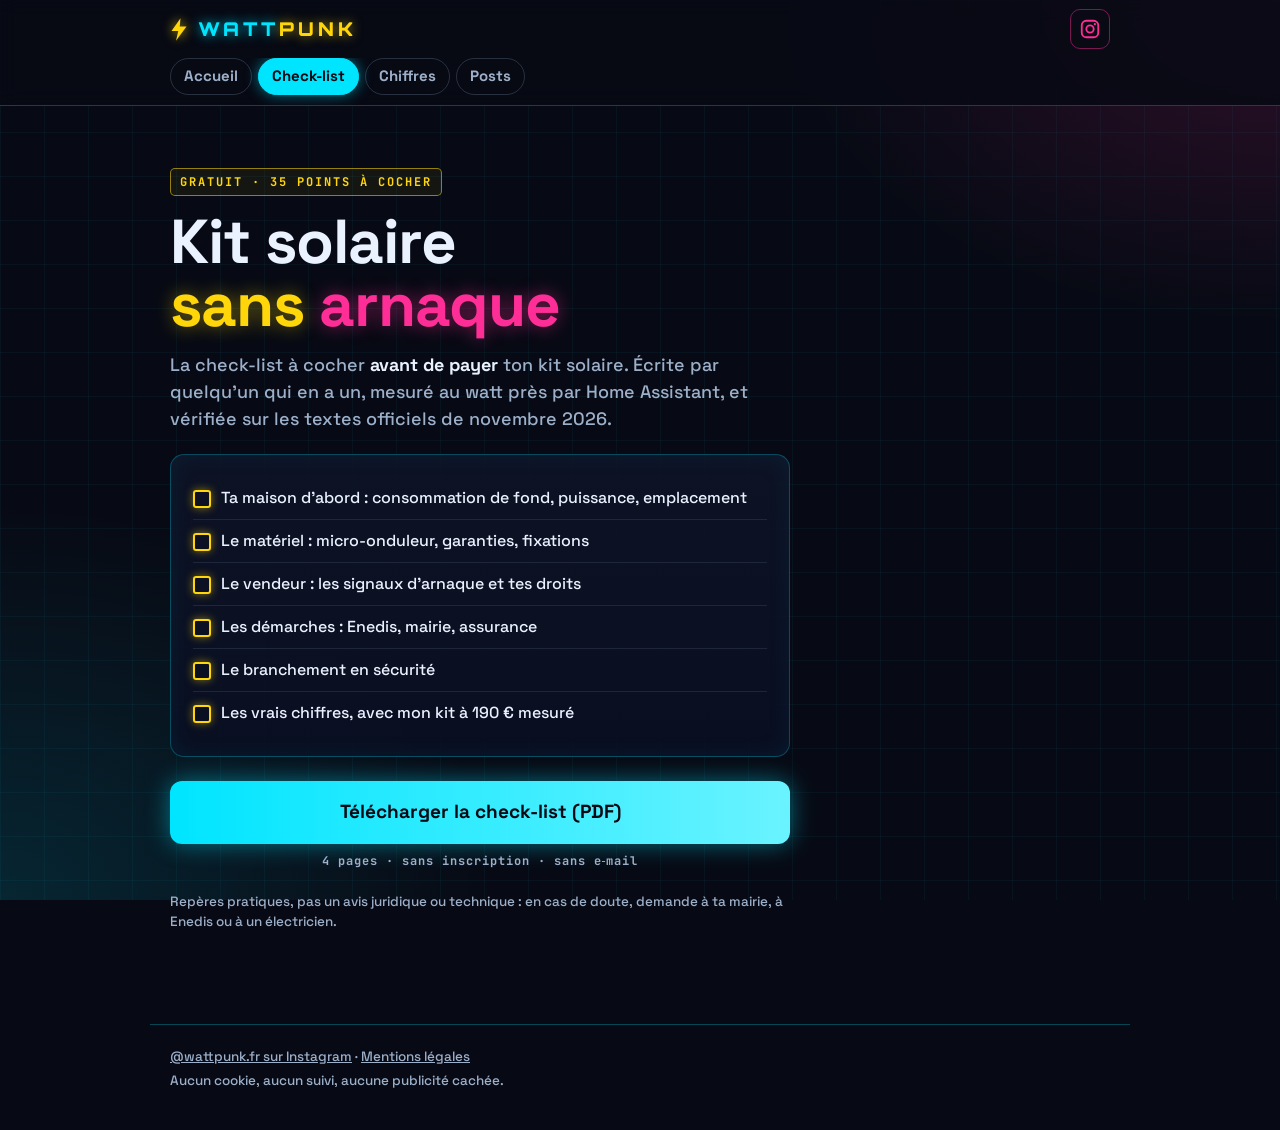
==== checklist/index.html @ 7ee6681b "Site WATTPUNK : accueil, check-list, chiffres, posts, mentions légales Co-Authored-By: Claude Opus 5" ====
<!doctype html>
<html lang="fr">
<head>
<meta charset="utf-8">
<meta name="viewport" content="width=device-width, initial-scale=1">
<title>Kit solaire sans arnaque · la check-list gratuite · WATTPUNK</title>
<meta name="description" content="La check-list gratuite à cocher avant d&#x27;acheter un kit solaire : matériel, vendeur, démarches, branchement, vrais chiffres.">
<link rel="canonical" href="https://wattpunk.github.io/checklist/">
<link rel="icon" href="/assets/favicon.svg" type="image/svg+xml">
<meta name="theme-color" content="#070A14">
<meta property="og:type" content="website">
<meta property="og:locale" content="fr_FR">
<meta property="og:site_name" content="WATTPUNK">
<meta property="og:title" content="Kit solaire sans arnaque · la check-list gratuite · WATTPUNK">
<meta property="og:description" content="La check-list gratuite à cocher avant d&#x27;acheter un kit solaire : matériel, vendeur, démarches, branchement, vrais chiffres.">
<meta property="og:url" content="https://wattpunk.github.io/checklist/">
<meta property="og:image" content="https://wattpunk.github.io/assets/og.jpg">
<meta name="twitter:card" content="summary_large_image">
<link rel="preload" href="/assets/fonts/space-grotesk-latin-500-normal.woff2" as="font" type="font/woff2" crossorigin>
<link rel="stylesheet" href="/assets/site.css">
</head>
<body>
<header class="tete">
  <div class="barre">
    <a class="logo" href="/" aria-label="WATTPUNK, accueil"><svg class="eclair" viewBox="0 0 24 30" aria-hidden="true"><path d="M14 0 L2 17 H11 L8 30 L22 11 H13 Z" fill="#FFD60A"/></svg><span>WATT<b>PUNK</b></span></a>
    <a class="insta-ico" href="https://www.instagram.com/wattpunk.fr/" aria-label="WATTPUNK sur Instagram"><svg viewBox="0 0 24 24" aria-hidden="true"><rect x="3" y="3" width="18" height="18" rx="5" fill="none" stroke="currentColor" stroke-width="2"/><circle cx="12" cy="12" r="4" fill="none" stroke="currentColor" stroke-width="2"/><circle cx="17.3" cy="6.7" r="1.2" fill="currentColor"/></svg></a>
  </div>
  <nav aria-label="Pages"><a href="/">Accueil</a><a href="/checklist/" aria-current=page>Check-list</a><a href="/chiffres/">Chiffres</a><a href="/historique/">Posts</a></nav>
</header>
<main>

<section class="heros etroit">
  <div class="tag">GRATUIT · 35 POINTS À COCHER</div>
  <h1>Kit solaire<br><span class="j">sans</span> <span class="m">arnaque</span></h1>
  <p class="chapo">La check-list à cocher <b>avant de payer</b> ton kit solaire. Écrite par quelqu'un qui en a un,
  mesuré au watt près par Home Assistant, et vérifiée sur les textes officiels de novembre 2026.</p>
  <ul class="cases card">
    <li>Ta maison d'abord : consommation de fond, puissance, emplacement</li>
    <li>Le matériel : micro-onduleur, garanties, fixations</li>
    <li>Le vendeur : les signaux d'arnaque et tes droits</li>
    <li>Les démarches : Enedis, mairie, assurance</li>
    <li>Le branchement en sécurité</li>
    <li>Les vrais chiffres, avec mon kit à 190 € mesuré</li>
  </ul>
  <a class="btn large" href="/checklist/checklist-kit-solaire-sans-arnaque.pdf" download>Télécharger la check-list (PDF)</a>
  <p class="petit">4 pages · sans inscription · sans e‑mail</p>
  <p class="avert">Repères pratiques, pas un avis juridique ou technique : en cas de doute, demande à ta mairie,
  à Enedis ou à un électricien.</p>
</section>
</main>
<footer class="pied">
  <p><a href="https://www.instagram.com/wattpunk.fr/">@wattpunk.fr sur Instagram</a> · <a href="/mentions-legales/">Mentions légales</a></p>
  <p>Aucun cookie, aucun suivi, aucune publicité cachée.</p>
</footer>
</body>
</html>
---- assets/site.css ----
/* WATTPUNK — site public. Même charte que les visuels Instagram (outils/charte.py). */
@font-face { font-family: Orbitron; font-weight: 900; font-display: swap; src: url('fonts/orbitron-latin-900-normal.woff2') format('woff2'); }
@font-face { font-family: Grotesk; font-weight: 500; font-display: swap; src: url('fonts/space-grotesk-latin-500-normal.woff2') format('woff2'); }
@font-face { font-family: Grotesk; font-weight: 700; font-display: swap; src: url('fonts/space-grotesk-latin-700-normal.woff2') format('woff2'); }
@font-face { font-family: Mono; font-weight: 700; font-display: swap; src: url('fonts/jetbrains-mono-latin-700-normal.woff2') format('woff2'); }

:root {
  --nuit: #070A14; --panel: #0E1426; --cyan: #00E5FF; --jaune: #FFD60A; --magenta: #FF2E97;
  --texte: #EAF2FF; --gris: #9DB0CA; --trait: rgba(0, 229, 255, .28);
}
* { box-sizing: border-box; margin: 0; padding: 0; }
html { -webkit-text-size-adjust: 100%; }
body {
  min-height: 100vh; color: var(--texte); font-family: Grotesk, system-ui, sans-serif; font-weight: 500;
  line-height: 1.5; background:
    radial-gradient(800px 520px at 100% 0%, rgba(255, 46, 151, .16), transparent 62%),
    radial-gradient(800px 640px at 0% 100%, rgba(0, 229, 255, .13), transparent 62%),
    linear-gradient(rgba(0, 229, 255, .045) 1px, transparent 1px) 0 0 / 44px 44px,
    linear-gradient(90deg, rgba(0, 229, 255, .045) 1px, transparent 1px) 0 0 / 44px 44px,
    var(--nuit);
  background-attachment: fixed;
}
a { color: var(--cyan); }
b { color: var(--texte); font-weight: 700; }
.j { color: var(--jaune); text-shadow: 0 0 18px rgba(255, 214, 10, .45); }
.m { color: var(--magenta); text-shadow: 0 0 18px rgba(255, 46, 151, .5); }
.c { color: var(--cyan); text-shadow: 0 0 18px rgba(0, 229, 255, .45); }

/* En-tête */
.tete { position: sticky; top: 0; z-index: 10; background: rgba(7, 10, 20, .86);
  backdrop-filter: blur(10px); -webkit-backdrop-filter: blur(10px); border-bottom: 1px solid var(--trait); }
.barre, .tete nav { max-width: 980px; margin: 0 auto; padding: 0 20px; }
.barre { display: flex; align-items: center; justify-content: space-between; height: 58px; }
.logo { display: flex; align-items: center; gap: 10px; text-decoration: none; font-family: Orbitron; font-weight: 900;
  letter-spacing: 4px; font-size: 19px; color: var(--cyan); text-shadow: 0 0 12px rgba(0, 229, 255, .75); }
.logo b { color: var(--jaune); text-shadow: 0 0 12px rgba(255, 214, 10, .65); font-weight: 900; }
.eclair { width: 18px; height: 23px; filter: drop-shadow(0 0 6px rgba(255, 214, 10, .8)); }
.insta-ico { color: var(--magenta); width: 40px; height: 40px; display: grid; place-items: center; border-radius: 10px;
  border: 1px solid rgba(255, 46, 151, .45); }
.insta-ico svg { width: 22px; height: 22px; }
.tete nav { display: flex; gap: 6px; overflow-x: auto; padding-bottom: 10px; scrollbar-width: none; }
.tete nav::-webkit-scrollbar { display: none; }
.tete nav a { flex: none; text-decoration: none; color: var(--gris); font-size: 15px; font-weight: 700;
  padding: 6px 13px; border-radius: 999px; border: 1px solid rgba(143, 163, 191, .25); }
.tete nav a[aria-current] { color: var(--nuit); background: var(--cyan); border-color: var(--cyan);
  box-shadow: 0 0 14px rgba(0, 229, 255, .5); }

/* Contenu */
main { max-width: 980px; margin: 0 auto; padding: 8px 20px 30px; }
section { margin: 38px 0; }
.heros { margin-top: 30px; max-width: 760px; }
.etroit { max-width: 620px; }
.tag { display: inline-block; font-family: Mono; font-weight: 700; font-size: 12px; letter-spacing: 2px;
  color: var(--jaune); border: 1px solid rgba(255, 214, 10, .55); background: rgba(255, 214, 10, .06);
  border-radius: 5px; padding: 4px 9px; }
h1 { font-size: clamp(36px, 9.4vw, 62px); line-height: 1.03; letter-spacing: -1px; margin: 14px 0 14px; }
h2 { font-size: clamp(22px, 5.4vw, 28px); margin-bottom: 14px; display: flex; align-items: center; gap: 12px; }
h2 .num { font-family: Mono; font-size: 13px; color: var(--magenta); border: 1px solid rgba(255, 46, 151, .5);
  border-radius: 5px; padding: 2px 7px; letter-spacing: 1px; }
h3 { font-size: 19px; line-height: 1.25; margin-bottom: 6px; }
p { color: var(--gris); font-size: 16.5px; }
.chapo { font-size: 18px; max-width: 640px; }
.note { font-size: 14.5px; margin-top: 12px; }
.petit { font-family: Mono; font-size: 12px; text-align: center; letter-spacing: 1px; margin-top: 8px; }
.avert { font-size: 13.5px; margin-top: 22px; }

.card { background: linear-gradient(180deg, rgba(14, 20, 38, .92), rgba(10, 15, 34, .92));
  border: 1px solid var(--trait); border-radius: 14px; padding: 18px; box-shadow: inset 0 0 26px rgba(0, 229, 255, .06); }
.trois { display: grid; gap: 14px; grid-template-columns: repeat(auto-fit, minmax(240px, 1fr)); }
.trois p { font-size: 15.5px; }

.actions { display: flex; flex-wrap: wrap; gap: 12px; margin-top: 22px; }
.btn { display: inline-block; text-align: center; text-decoration: none; font-weight: 700; font-size: 17px;
  padding: 14px 20px; border-radius: 12px; color: var(--nuit); background: linear-gradient(90deg, var(--cyan), #6af3ff);
  box-shadow: 0 0 24px rgba(0, 229, 255, .45); }
.btn2 { color: var(--magenta); background: transparent; border: 1px solid rgba(255, 46, 151, .7);
  box-shadow: 0 0 18px rgba(255, 46, 151, .2); }
.btn.large { display: block; margin-top: 24px; font-size: 19px; padding: 17px; }
.lien { display: inline-block; margin-top: 12px; font-weight: 700; text-decoration: none; }

/* Kit */
.kit-tete { display: flex; align-items: center; gap: 10px; flex-wrap: wrap; }
.kit-tete h3 { margin: 0; }
.pastille { font-family: Mono; font-size: 11px; letter-spacing: 2px; color: var(--nuit); background: var(--jaune);
  border-radius: 4px; padding: 3px 7px; box-shadow: 0 0 12px rgba(255, 214, 10, .5); }
.tuiles { display: grid; grid-template-columns: repeat(3, 1fr); gap: 10px; margin-top: 14px; }
.tuile { border: 1px solid rgba(143, 163, 191, .22); border-radius: 10px; padding: 12px 10px; background: rgba(7, 10, 20, .5); }
.tuile b { display: block; font-family: Mono; font-size: clamp(19px, 5.6vw, 28px); line-height: 1.1; white-space: nowrap; }
.tuile span { display: block; font-size: 13px; color: var(--gris); margin-top: 4px; line-height: 1.25; }

/* Posts */
.posts { display: grid; gap: 16px; grid-template-columns: repeat(auto-fill, minmax(260px, 1fr)); }
.post { border: 1px solid var(--trait); border-radius: 14px; overflow: hidden; background: rgba(10, 15, 34, .92);
  display: flex; flex-direction: column; }
.post-img { position: relative; display: block; aspect-ratio: 4 / 5; background: var(--panel); }
.post-img img { width: 100%; height: 100%; object-fit: cover; display: block; }
.genre { position: absolute; top: 10px; left: 10px; font-family: Mono; font-size: 11px; letter-spacing: 2px;
  color: var(--nuit); background: var(--cyan); border-radius: 4px; padding: 3px 7px; }
.post-txt { padding: 14px 16px 16px; display: flex; flex-direction: column; flex: 1; }
.post-txt time { font-family: Mono; font-size: 12px; color: var(--jaune); letter-spacing: 1px; }
.post-txt h3 { margin: 6px 0; }
.post-txt p { font-size: 15px; flex: 1; }
.vide p { margin: 4px 0; }

/* Check-list */
.cases { list-style: none; margin-top: 22px; padding: 8px 16px; }
.cases li { position: relative; padding: 9px 0 9px 28px; border-bottom: 1px solid rgba(143, 163, 191, .15); font-size: 16px; }
.cases li:last-child { border-bottom: none; }
.cases li::before { content: ""; position: absolute; left: 0; top: 13px; width: 14px; height: 14px;
  border: 2px solid var(--jaune); border-radius: 3px; box-shadow: 0 0 8px rgba(255, 214, 10, .5); }

/* Textes longs, tableaux */
.texte h3 { margin-top: 18px; }
.texte h3:first-child { margin-top: 0; }
.texte p, .puces li { font-size: 15.5px; color: var(--gris); }
.puces { padding-left: 18px; }
.puces li { margin: 8px 0; }
.puces li::marker { color: var(--cyan); }
.table { padding: 0; overflow-x: auto; }
table { width: 100%; border-collapse: collapse; font-size: 15px; }
th, td { text-align: left; padding: 11px 14px; border-bottom: 1px solid rgba(143, 163, 191, .15); }
th { font-family: Mono; font-size: 12px; letter-spacing: 1px; color: var(--cyan); }
td { color: var(--gris); }
.appel { text-align: center; border-color: rgba(255, 214, 10, .45); }
.appel p { margin: 8px auto 16px; max-width: 520px; }

/* Pied */
.pied { max-width: 980px; margin: 10px auto 0; padding: 18px 20px 34px; border-top: 1px solid var(--trait); }
.pied p { font-size: 13.5px; margin: 4px 0; }
.pied a { color: var(--gris); }

@media (min-width: 760px) {
  .heros { margin-top: 54px; }
  section { margin: 52px 0; }
  .card { padding: 22px; }
}
@media (max-width: 400px) {
  .barre, .tete nav, main, .pied { padding-left: 16px; padding-right: 16px; }
  .tete nav { gap: 5px; }
  .tete nav a { font-size: 14px; padding: 6px 10px; }
  .tuile { padding: 10px 7px; }
  .tuile span { font-size: 12px; }
}
a:focus-visible, .btn:focus-visible { outline: 2px solid var(--jaune); outline-offset: 3px; }
@media (prefers-reduced-motion: reduce) { * { scroll-behavior: auto; } }
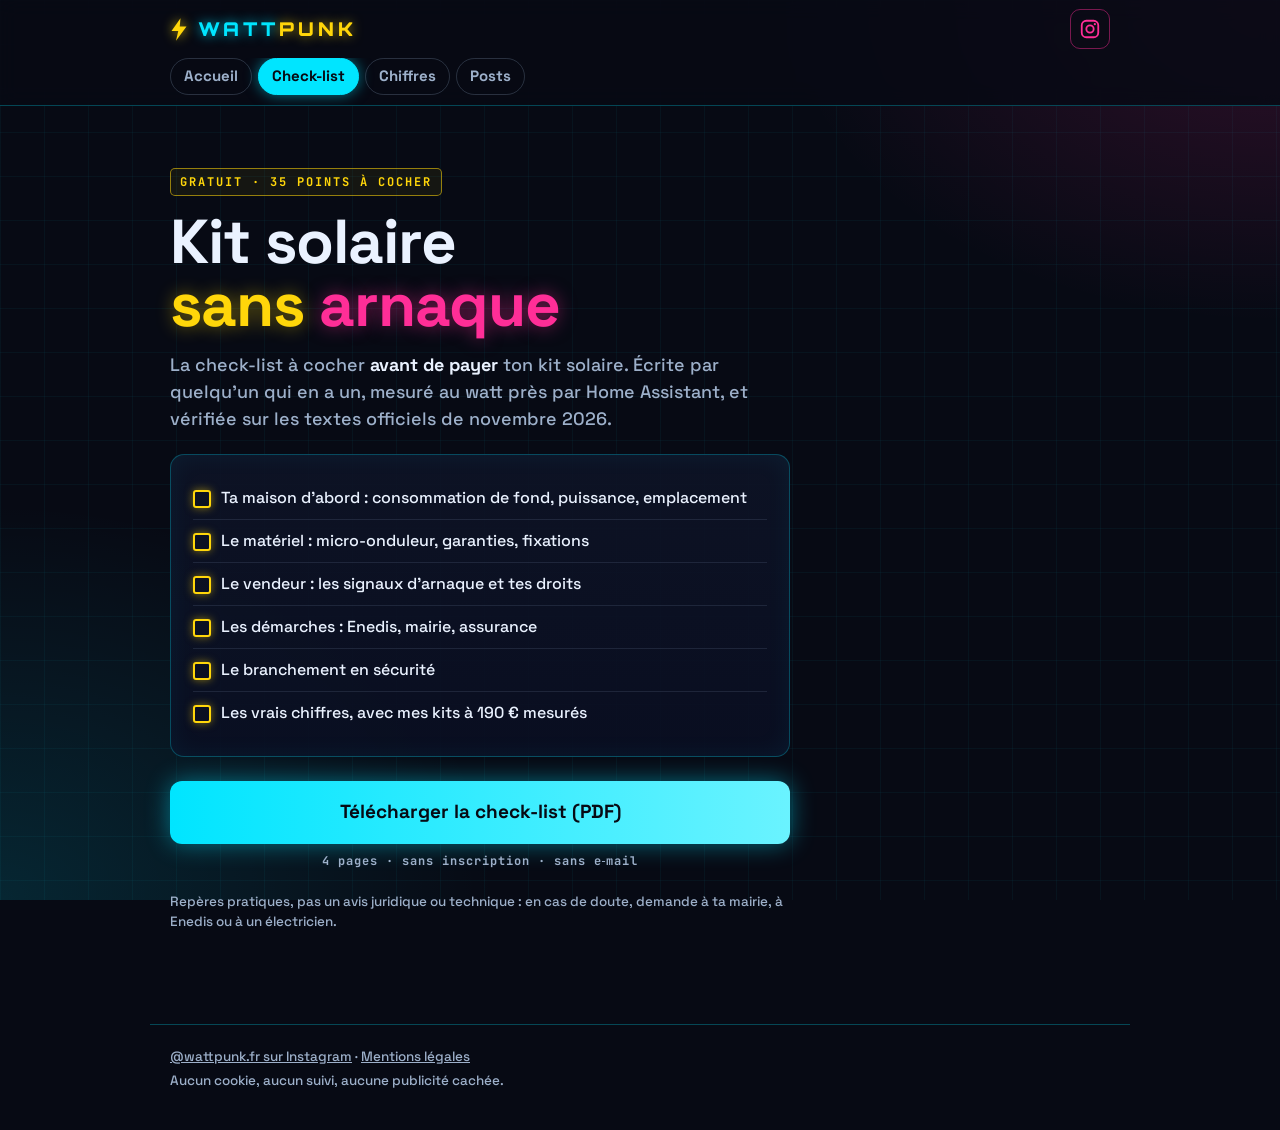
==== commit 27a294aa: "Site : deux kits de 300 W, check-list corrigée Co-Authored-By: Claude Opus 5.5 <noreply@anthropic.co" ====
--- a/checklist/index.html
+++ b/checklist/index.html
@@ -40,7 +40,7 @@
     <li>Le vendeur : les signaux d'arnaque et tes droits</li>
     <li>Les démarches : Enedis, mairie, assurance</li>
     <li>Le branchement en sécurité</li>
-    <li>Les vrais chiffres, avec mon kit à 190 € mesuré</li>
+    <li>Les vrais chiffres, avec mes kits à 190 € mesurés</li>
   </ul>
   <a class="btn large" href="/checklist/checklist-kit-solaire-sans-arnaque.pdf" download>Télécharger la check-list (PDF)</a>
   <p class="petit">4 pages · sans inscription · sans e‑mail</p>
